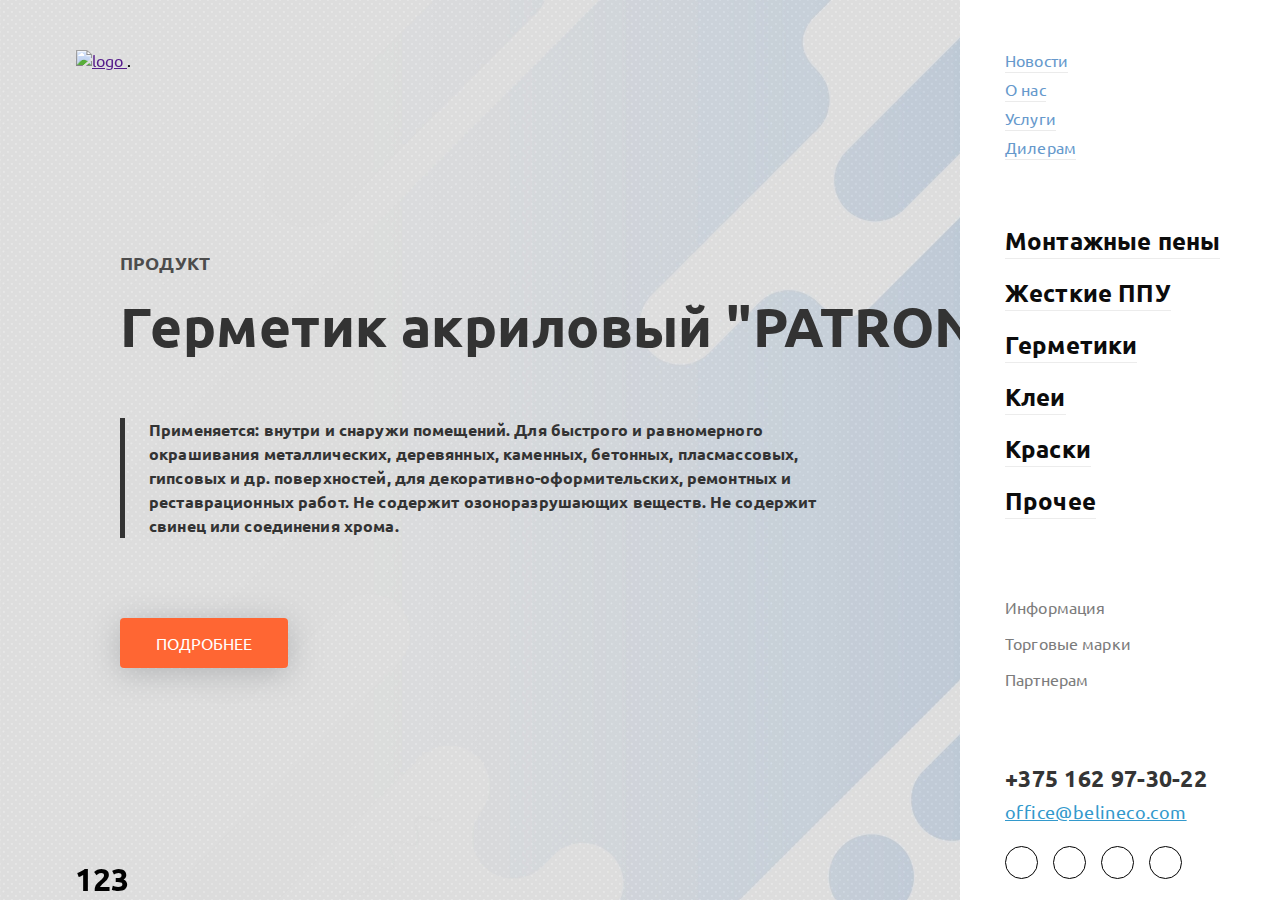
==== index.html @ 2b45b0dc "1" ====
<!DOCTYPE html>
<html lang="en">

<head>
    <meta charset="UTF-8">
    <meta name="viewport" content="width=device-width, initial-scale=1.0">
    <meta http-equiv="X-UA-Compatible" content="ie=edge">
    <title>БелИНЭКО - единственный в Беларуси производитель монтажных пен и жестких ППУ</title>
    <link rel="stylesheet" href="https://use.fontawesome.com/releases/v5.1.0/css/all.css" integrity="sha384-lKuwvrZot6UHsBSfcMvOkWwlCMgc0TaWr+30HWe3a4ltaBwTZhyTEggF5tJv8tbt"
        crossorigin="anonymous">
    <link href="https://fonts.googleapis.com/css?family=Ubuntu:300,400,700" rel="stylesheet">
    <link type="image/png" href="favicon.png" rel="icon">
    <link rel="stylesheet" href="libs/slick/slick-theme.css">
    <link rel="stylesheet" href="libs/slick/slick.css">
    <link rel="stylesheet" href="css/styles.css">
</head>

<body>
    <header class="header">
        <div class="header__logo">
            <a href="" class="logo__link">
                <img src="..\IT Teach tack\img\logo.png" alt="logo">
            </a>.
        </div>
        <div class="header__search">
            <a href="" class="search__link">
                <i class="fa fa-search" aria-hidden="true"></i>
            </a>
        </div>
    </header>

    <nav class="nav">
        <div class="language"></div>
        <div class="nav__menu">
            <ul>
                <li>
                    <a href="#">
                        <span>Новости</span>
                    </a>
                </li>
                <li>
                    <a href="#">
                        <span>О нас</span>
                    </a>
                </li>
                <li>
                    <a href="#">
                        <span>Услуги</span>
                    </a>
                </li>
                <li>
                    <a href="#">
                        <span>Дилерам</span>
                    </a>
                </li>
            </ul>
        </div>
        <div class="nav__product">
            <ul>
                <li>
                    <a href="#">
                        <span>Монтажные пены</span>
                    </a>
                </li>
                <li>
                    <a href="#">
                        <span>Жесткие ППУ</span>
                    </a>
                </li>
                <li>
                    <a href="#">
                        <span>Герметики</span>
                    </a>
                </li>
                <li>
                    <a href="#">
                        <span>Клеи</span>
                    </a>
                </li>
                <li>
                    <a href="#">
                        <span>Краски</span>
                    </a>
                </li>
                <li>
                    <a href="#">
                        <span>Прочее</span>
                    </a>
                </li>
            </ul>
        </div>
        <div class="menu_more">
            <ul>
                <li>
                    <a href="#">
                        <span>Информация</span>
                    </a>
                </li>
                <li>
                    <a href="#">
                        <span>Торговые марки</span>
                    </a>
                </li>
                <li>
                    <a href="#">
                        <span>Партнерам</span>
                    </a>
                </li>
            </ul>
        </div>
        <div class="footer_nav">
            <div class="phone">+375 162 97-30-22</div>
            <div class="mail">
                <a href="mailto:office@belineco.com">office@belineco.com</a>
            </div>
            <div class="social">
                <div class="odnoklassniki">
                    <i class="fab fa-odnoklassniki"></i>
                </div>
                <div class="facebook">
                    <i class="fab fa-facebook-f"></i>
                </div>
                <div class="twitter">
                    <i class="fab fa-twitter"></i>
                </div>
                <div class="vk">
                    <i class="fab fa-vk"></i>
                </div>
            </div>
        </div>
    </nav>

    <main class="main">
        <div class="slider slider-for">
            <div class="slider__item">
                <div class="slider__content">
                    <span class="sub-title">ПРОДУКТ</span>
                    <h2 class="title">Герметик акриловый "PATRON"</h2>
                    <p class="description">Применяется: внутри и снаружи помещений. Для быстрого и равномерного окрашивания металлических, деревянных,
                        каменных, бетонных, пласмассовых, гипсовых и др. поверхностей, для декоративно-оформительских, ремонтных
                        и реставрационных работ. Не содержит озоноразрушающих веществ. Не содержит свинец или соединения
                        хрома.</p>
                    <a href="#" class="more">ПОДРОБНЕЕ</a>
                </div>

                <div class="slider__img">
                    <img src="./img/slider-item.png" alt="slider-item">
                </div>
            </div>

            <div class="slider__item">
                <div class="slider__content">
                    <span class="sub-title">ПРОДУКТ</span>
                    <h2 class="title">Герметик акриловый "PATRON"</h2>
                    <p class="description">Применяется: внутри и снаружи помещений. Для быстрого и равномерного окрашивания металлических, деревянных,
                        каменных, бетонных, пласмассовых, гипсовых и др. поверхностей, для декоративно-оформительских, ремонтных
                        и реставрационных работ. Не содержит озоноразрушающих веществ. Не содержит свинец или соединения
                        хрома.</p>
                    <a href="#" class="more">ПОДРОБНЕЕ</a>
                </div>

                <div class="slider__img">
                    <img src="./img/slider-item.png" alt="slider-item">
                </div>
            </div>

            <div class="slider__item">
                <div class="slider__content">
                    <span class="sub-title">ПРОДУКТ</span>
                    <h2 class="title">Герметик акриловый "PATRON"</h2>
                    <p class="description">Применяется: внутри и снаружи помещений. Для быстрого и равномерного окрашивания металлических, деревянных,
                        каменных, бетонных, пласмассовых, гипсовых и др. поверхностей, для декоративно-оформительских, ремонтных
                        и реставрационных работ. Не содержит озоноразрушающих веществ. Не содержит свинец или соединения
                        хрома.</p>
                    <a href="#" class="more">ПОДРОБНЕЕ</a>
                </div>

                <div class="slider__img">
                    <img src="./img/slider-item.png" alt="slider-item">
                </div>
            </div>
        </div>

        <div class="slider slider-nav">
            <div>
                <h1>1</h1>
            </div>

            <div>
                <h1>2</h1>
            </div>

            <div>
                <h1>3</h1>
            </div>
        </div>
    </main>


    <script>document.write('<script src="http://' + (location.host || 'localhost').split(':')[0] + ':35729/livereload.js?snipver=1"></' + 'script>')</script>
    <script src="https://ajax.googleapis.com/ajax/libs/jquery/2.2.0/jquery.min.js"></script>
    <script src="./libs/slick/slick.js"></script>
    <script src="./js/main.js"></script>
</body>

</html>
---- css/styles.css ----
* {
    margin: 0px;
    padding: 0px;
    box-sizing: border-box;
}

body{
    display: flex;
    justify-content: space-between;
    font-family: 'Ubuntu', sans-serif;
}

/* Header */


.header {
    display: flex;
    justify-content: space-between;
    width: 100%;
    position: absolute;
    padding-right: 320px;
    left: 0;
    right: 0;
    top: 0;
    box-sizing: border-box;
    z-index: 200;
}

.header__logo {
    margin: 50px 0px 0px 76px;
}

.header__search {
    margin: 50px 18px 0px 0px;
}

.header__search i{
    color: #b4b4b4;
    font-size: 26px;
}

/* nav >language, nav_menu, nav__product, menu_more, footer_nav */

.nav {
    width:320px;
    position: fixed;
    top: 0;
    right: 0;
    bottom: 0;
    background: #fff;
    padding: 50px 45px;
    box-sizing: border-box;
    display: -ms-flexbox;
    display: flex;
    justify-content: space-between; 
    flex-direction: column;
    z-index: 1000;
}

.nav ul li a {
    text-decoration: none;
    display: block;     
}

.nav ul{
    list-style: none;
}   

/* language */

.language {
    display: flex;
    position: absolute;
    top: 25px;
    right: 50px
}

/* nav_menu */

.nav__menu  {
    letter-spacing: 0.13px;
}  

.nav__menu ul li {
    margin-bottom: 9px;
}


.nav__menu span {
    padding-bottom: 2px;
    color: #6699cc;
    border-bottom: 1px solid #ebebeb;
}

/* nav__product */

.nav__product {
    box-sizing: border-box; 
    font-size: 24px;
    font-weight: 800;
    opacity: 0.95;
    color: black;
    letter-spacing: 0.16px;
}

.nav__product span {
    padding-bottom: 2px;
    border-bottom: 1px solid #ebebeb;
    color: #000;
    position: relative;
    left: 0
}

.nav__product ul li {
    margin-bottom: 20px;
}

/* menu_more */

.menu_more ul li a {
    color: #666666;
}   

.menu_more {
    box-sizing: border-box;
    opacity: 0.85;
    font-size: 16px;
    font-weight: 400;
    letter-spacing: 0.13px;
}

.menu_more ul li {
    margin-bottom: 16px;
}

/* footer_nav >phone, mail, social*/

.footer_nav {
height: 86px;
}

/* phone */

.phone {
    margin-bottom: 7px;
    color: #353535;
    font-size: 23px;
    text-transform: uppercase;
    letter-spacing: 0.3px;
    font-weight: 800;
}

/* mail */

.mail a{
    color: #3399cc;
    font-size: 18px;
    font-weight: 400;
    letter-spacing: 0.4px;
}

/* social */

.social {
    display: flex;
    justify-content: space-between;
    margin-top: 23px;
    width: 177px;
}

.social i{
    display: flex;
    justify-content: center;
    align-items: center;
    width: 33px;
    height: 33px;
    border-radius: 50%;
    border: 1.5px solid black;
}

/* main */

.main {
    min-height: calc(100vh - 20px);
    display: flex;
    align-items: center;
}

.slider__item {
    display: flex !important;
    align-items: center;

    height: 100vh;
    
    background-image: url(../img/main-bg.jpg);
}

.slider__content {
    display: flex;
    flex-direction: column;
    justify-content: center;
    align-items: flex-start;

    margin-left: 120px;
}

.slider__content .sub-title {
    opacity: 0.85;
    color: #333333;
    font-size: 18px;
    font-weight: 700;
    line-height: 60px;
    letter-spacing: 0.14px;
}

.slider__content .title {
    color: #333333;
    font-size: 55px;
    font-weight: bold;
    line-height: 65px;
    letter-spacing: 0.44px;
    margin-bottom: 60px;
}

.slider__content .description {
    width: 727px;
    color: #333333;
    font-size: 16px;
    font-weight: bold;
    line-height: 24px;
    letter-spacing: 0.13px;
    padding-left: 24px;
    border-left: 5px solid #333333;
    margin-bottom: 80px;
}

.slider__content .more {
    color: #fff;
    text-transform: uppercase;
    text-decoration: none;
    background: #ff6633;
    padding: 15px 36px;
    border-radius: 4px;
    box-shadow: 0 5px 30px rgba(148,151,155,.6);
    transition: all .3s;
    display: block;
}

.slider__content .more:hover {
    box-shadow: 0 7px 25px rgba(148,151,155,.65);
}

.slider__img img {
    width: 75%;
}

.slider-nav {
    position: absolute;

    bottom: 0;
    left: 75px;
}
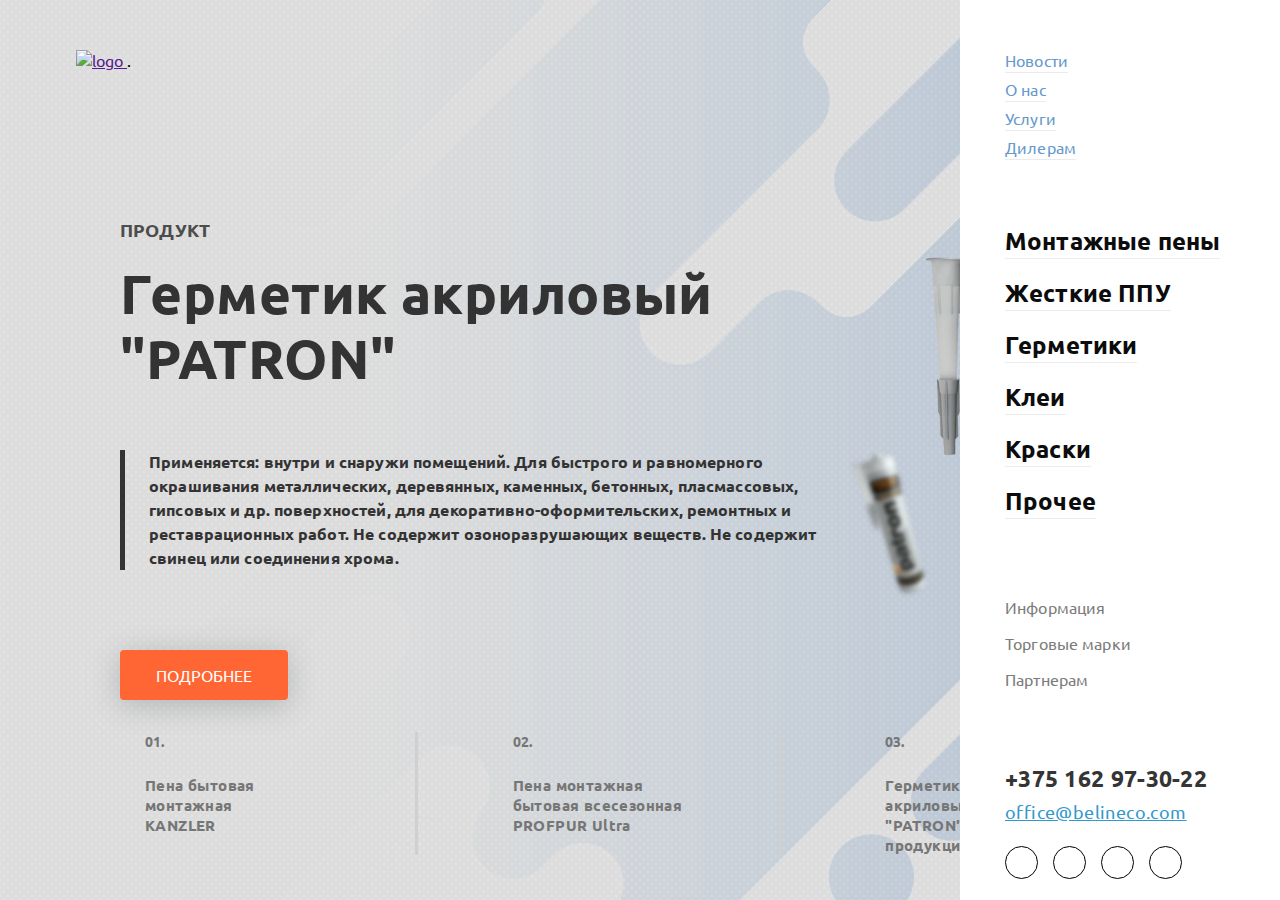
==== commit 079c318e: "did slider nav, hover effect" ====
--- a/index.html
+++ b/index.html
@@ -10,8 +10,8 @@
         crossorigin="anonymous">
     <link href="https://fonts.googleapis.com/css?family=Ubuntu:300,400,700" rel="stylesheet">
     <link type="image/png" href="favicon.png" rel="icon">
-    <link rel="stylesheet" href="libs/slick/slick-theme.css">
-    <link rel="stylesheet" href="libs/slick/slick.css">
+    <!-- <link rel="stylesheet" href="libs/slick/slick-theme.css"> -->
+    <!-- <link rel="stylesheet" href="libs/slick/slick.css"> -->
     <link rel="stylesheet" href="css/styles.css">
 </head>
 
@@ -24,7 +24,7 @@
         </div>
         <div class="header__search">
             <a href="" class="search__link">
-                <i class="fa fa-search" aria-hidden="true"></i>
+                <i class="fa fa-search" aria-hidden="true   "></i>
             </a>
         </div>
     </header>
@@ -54,7 +54,7 @@
                     </a>
                 </li>
             </ul>
-        </div>
+        </div>  
         <div class="nav__product">
             <ul>
                 <li>
@@ -131,7 +131,7 @@
     </nav>
 
     <main class="main">
-        <div class="slider slider-for">
+             
             <div class="slider__item">
                 <div class="slider__content">
                     <span class="sub-title">ПРОДУКТ</span>
@@ -142,64 +142,34 @@
                         хрома.</p>
                     <a href="#" class="more">ПОДРОБНЕЕ</a>
                 </div>
-
+            
                 <div class="slider__img">
                     <img src="./img/slider-item.png" alt="slider-item">
                 </div>
+            
+                <div class="slider slider-nav">
+                    <div class="slider-nav-first">
+                        <h3>01.</h3>
+                        <p>Пена бытовая монтажная KANZLER </p>
+                    </div>  
+                    <div class="slider-nav-second">
+                        <h3>02.</h3>
+                        <p>Пена монтажная бытовая всесезонная PROFPUR Ultra</p>
+                    </div>
+                    <div class="slider-nav-third">
+                        <h3>03.</h3>
+                        <p>Герметик акриловый "PATRON" Новая продукция</p>
+                    </div>
+                </div>
+        
             </div>
-
-            <div class="slider__item">
-                <div class="slider__content">
-                    <span class="sub-title">ПРОДУКТ</span>
-                    <h2 class="title">Герметик акриловый "PATRON"</h2>
-                    <p class="description">Применяется: внутри и снаружи помещений. Для быстрого и равномерного окрашивания металлических, деревянных,
-                        каменных, бетонных, пласмассовых, гипсовых и др. поверхностей, для декоративно-оформительских, ремонтных
-                        и реставрационных работ. Не содержит озоноразрушающих веществ. Не содержит свинец или соединения
-                        хрома.</p>
-                    <a href="#" class="more">ПОДРОБНЕЕ</a>
-                </div>
-
-                <div class="slider__img">
-                    <img src="./img/slider-item.png" alt="slider-item">
-                </div>
-            </div>
-
-            <div class="slider__item">
-                <div class="slider__content">
-                    <span class="sub-title">ПРОДУКТ</span>
-                    <h2 class="title">Герметик акриловый "PATRON"</h2>
-                    <p class="description">Применяется: внутри и снаружи помещений. Для быстрого и равномерного окрашивания металлических, деревянных,
-                        каменных, бетонных, пласмассовых, гипсовых и др. поверхностей, для декоративно-оформительских, ремонтных
-                        и реставрационных работ. Не содержит озоноразрушающих веществ. Не содержит свинец или соединения
-                        хрома.</p>
-                    <a href="#" class="more">ПОДРОБНЕЕ</a>
-                </div>
-
-                <div class="slider__img">
-                    <img src="./img/slider-item.png" alt="slider-item">
-                </div>
-            </div>
-        </div>
-
-        <div class="slider slider-nav">
-            <div>
-                <h1>1</h1>
-            </div>
-
-            <div>
-                <h1>2</h1>
-            </div>
-
-            <div>
-                <h1>3</h1>
-            </div>
-        </div>
+           
     </main>
-
-
+    
+    
     <script>document.write('<script src="http://' + (location.host || 'localhost').split(':')[0] + ':35729/livereload.js?snipver=1"></' + 'script>')</script>
-    <script src="https://ajax.googleapis.com/ajax/libs/jquery/2.2.0/jquery.min.js"></script>
-    <script src="./libs/slick/slick.js"></script>
+    <!-- <script src="https://ajax.googleapis.com/ajax/libs/jquery/2.2.0/jquery.min.js"></script> -->
+    <!-- <script src="./libs/slick/slick.js"></script> -->
     <script src="./js/main.js"></script>
 </body>
 
--- a/css/styles.css
+++ b/css/styles.css
@@ -108,11 +108,41 @@
     border-bottom: 1px solid #ebebeb;
     color: #000;
     position: relative;
-    left: 0
+    left: 0;
+    transition: all .5s;
 }
 
 .nav__product ul li {
     margin-bottom: 20px;
+}
+
+.nav__product span:hover {
+    border-bottom: 2px solid transparent;
+    left: -10px;
+}
+
+.nav__product li:nth-child(1):hover span {
+    background-color: #FFFF99;
+}
+
+.nav__product li:nth-child(2):hover span {
+    background-color: #CCFF99;
+}
+
+.nav__product li:nth-child(3):hover span {
+    background-color: #CCFFFF;
+}
+
+.nav__product li:nth-child(4):hover span {
+    background-color: #6699FF;
+}
+
+.nav__product li:nth-child(5):hover span {
+    background-color: #CCCCFF;
+}
+
+.nav__product li:nth-child(6):hover span {
+    background-color: #FFCC99;
 }
 
 /* menu_more */
@@ -178,7 +208,7 @@
     border: 1.5px solid black;
 }
 
-/* main */
+main
 
 .main {
     min-height: calc(100vh - 20px);
@@ -189,9 +219,7 @@
 .slider__item {
     display: flex !important;
     align-items: center;
-
     height: 100vh;
-    
     background-image: url(../img/main-bg.jpg);
 }
 
@@ -200,7 +228,6 @@
     flex-direction: column;
     justify-content: center;
     align-items: flex-start;
-
     margin-left: 120px;
 }
 
@@ -255,8 +282,43 @@
 }
 
 .slider-nav {
+    width: 70%;
+    margin: 25px 0px 45px 0px;
+    display: flex;
+    justify-content: space-between;
     position: absolute;
-
     bottom: 0;
-    left: 75px;
-}+    left: 145px;
+}   
+
+.slider-nav p {
+    margin-top: 25px;
+    color: #767676;
+    font-family: Ubuntu;
+    font-size: 15px;
+    font-weight: bold;
+    letter-spacing: 0.4px;
+}
+
+.slider-nav h3 {
+    color: #767676;
+    font-size: 14px;
+}
+
+.slider-nav-first {
+    padding-right: 159px;
+}
+
+.slider-nav-second {
+    padding: 0px 95px 0px 95px;
+    border-left: 3px solid #d0d0d0;
+    border-right: 3px solid #d0d0d0;
+}
+
+.slider-nav-third {
+    margin-left: 104px;
+}
+
+
+
+
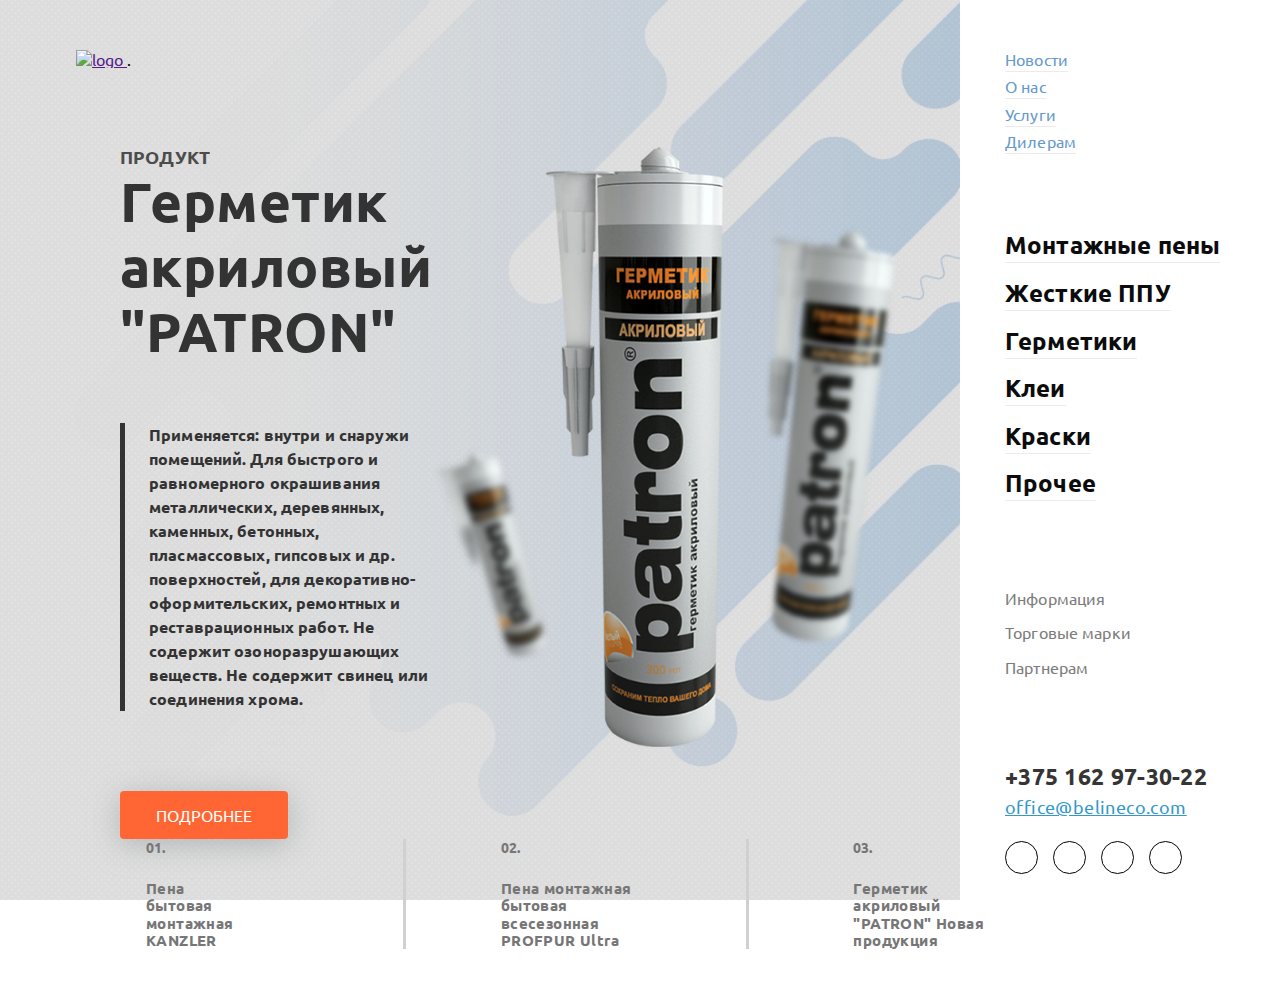
==== commit 2a6df633: "don't responsive" ====
--- a/index.html
+++ b/index.html
@@ -13,6 +13,7 @@
     <!-- <link rel="stylesheet" href="libs/slick/slick-theme.css"> -->
     <!-- <link rel="stylesheet" href="libs/slick/slick.css"> -->
     <link rel="stylesheet" href="css/styles.css">
+    <link rel="stylesheet" href="css/normalize.css">
 </head>
 
 <body>
@@ -129,10 +130,10 @@
             </div>
         </div>
     </nav>
+   
+        <main class="main">
 
-    <main class="main">
-             
-            <div class="slider__item">
+            <div class="slider__main">
                 <div class="slider__content">
                     <span class="sub-title">ПРОДУКТ</span>
                     <h2 class="title">Герметик акриловый "PATRON"</h2>
@@ -146,31 +147,29 @@
                 <div class="slider__img">
                     <img src="./img/slider-item.png" alt="slider-item">
                 </div>
-            
-                <div class="slider slider-nav">
-                    <div class="slider-nav-first">
-                        <h3>01.</h3>
-                        <p>Пена бытовая монтажная KANZLER </p>
-                    </div>  
-                    <div class="slider-nav-second">
-                        <h3>02.</h3>
-                        <p>Пена монтажная бытовая всесезонная PROFPUR Ultra</p>
-                    </div>
-                    <div class="slider-nav-third">
-                        <h3>03.</h3>
-                        <p>Герметик акриловый "PATRON" Новая продукция</p>
-                    </div>
+            </div>
+        
+            <div class="slider slider-nav">
+                <div class="slider-nav-first">
+                    <h3>01.</h3>
+                    <p>Пена бытовая монтажная KANZLER </p>
+                </div>  
+                <div class="slider-nav-second">
+                    <h3>02.</h3>
+                    <p>Пена монтажная бытовая всесезонная PROFPUR Ultra</p>
                 </div>
-        
+                <div class="slider-nav-third">
+                    <h3>03.</h3>
+                    <p>Герметик акриловый "PATRON" Новая продукция</p>
+                </div>
             </div>
-           
-    </main>
-    
-    
+
+        </main>
+
     <script>document.write('<script src="http://' + (location.host || 'localhost').split(':')[0] + ':35729/livereload.js?snipver=1"></' + 'script>')</script>
     <!-- <script src="https://ajax.googleapis.com/ajax/libs/jquery/2.2.0/jquery.min.js"></script> -->
     <!-- <script src="./libs/slick/slick.js"></script> -->
-    <script src="./js/main.js"></script>
+    <!-- <script src="./js/main.js"></script> -->
 </body>
 
 </html>--- a/css/styles.css
+++ b/css/styles.css
@@ -3,11 +3,18 @@
     padding: 0px;
     box-sizing: border-box;
 }
-
 body{
     display: flex;
     justify-content: space-between;
     font-family: 'Ubuntu', sans-serif;
+    background: url(../img/main-bg.jpg) no-repeat center top fixed;
+    background-size: cover;
+}
+
+@media (max-width: 1200px) {
+    body .nav { 
+        display: none;  
+    }
 }
 
 /* Header */
@@ -16,13 +23,13 @@
 .header {
     display: flex;
     justify-content: space-between;
-    width: 100%;
+    /* width: 100%; */
     position: absolute;
     padding-right: 320px;
     left: 0;
     right: 0;
-    top: 0;
-    box-sizing: border-box;
+        top: 0;
+        box-sizing: border-box;
     z-index: 200;
 }
 
@@ -31,7 +38,7 @@
 }
 
 .header__search {
-    margin: 50px 18px 0px 0px;
+    margin: 50px 47px 0px 0px;
 }
 
 .header__search i{
@@ -49,8 +56,7 @@
     bottom: 0;
     background: #fff;
     padding: 50px 45px;
-    box-sizing: border-box;
-    display: -ms-flexbox;
+    box-sizing: border-box; 
     display: flex;
     justify-content: space-between; 
     flex-direction: column;
@@ -64,6 +70,7 @@
 
 .nav ul{
     list-style: none;
+    padding: 0px;
 }   
 
 /* language */
@@ -208,19 +215,25 @@
     border: 1.5px solid black;
 }
 
-main
+/* main */
 
 .main {
-    min-height: calc(100vh - 20px);
-    display: flex;
-    align-items: center;
+    display: flex;
+    flex-direction: column;
+    justify-content: space-between;
+    min-height: 100vh;
+    background-size: cover;
 }
 
 .slider__item {
     display: flex !important;
     align-items: center;
-    height: 100vh;
-    background-image: url(../img/main-bg.jpg);
+}
+
+.slider__main {
+    display: flex;
+    justify-content: space-between;
+    margin: 147px 320px 0px 120px;
 }
 
 .slider__content {
@@ -228,7 +241,6 @@
     flex-direction: column;
     justify-content: center;
     align-items: flex-start;
-    margin-left: 120px;
 }
 
 .slider__content .sub-title {
@@ -236,7 +248,6 @@
     color: #333333;
     font-size: 18px;
     font-weight: 700;
-    line-height: 60px;
     letter-spacing: 0.14px;
 }
 
@@ -250,7 +261,7 @@
 }
 
 .slider__content .description {
-    width: 727px;
+    /* width: 727px; */
     color: #333333;
     font-size: 16px;
     font-weight: bold;
@@ -277,18 +288,15 @@
     box-shadow: 0 7px 25px rgba(148,151,155,.65);
 }
 
-.slider__img img {
-    width: 75%;
+.slider__img img{
+    margin-right: 90px;
+    max-height: 600px;
+
 }
 
 .slider-nav {
-    width: 70%;
-    margin: 25px 0px 45px 0px;
-    display: flex;
-    justify-content: space-between;
-    position: absolute;
-    bottom: 0;
-    left: 145px;
+    margin: 0px 320px 49px 146px;
+    display: flex;
 }   
 
 .slider-nav p {
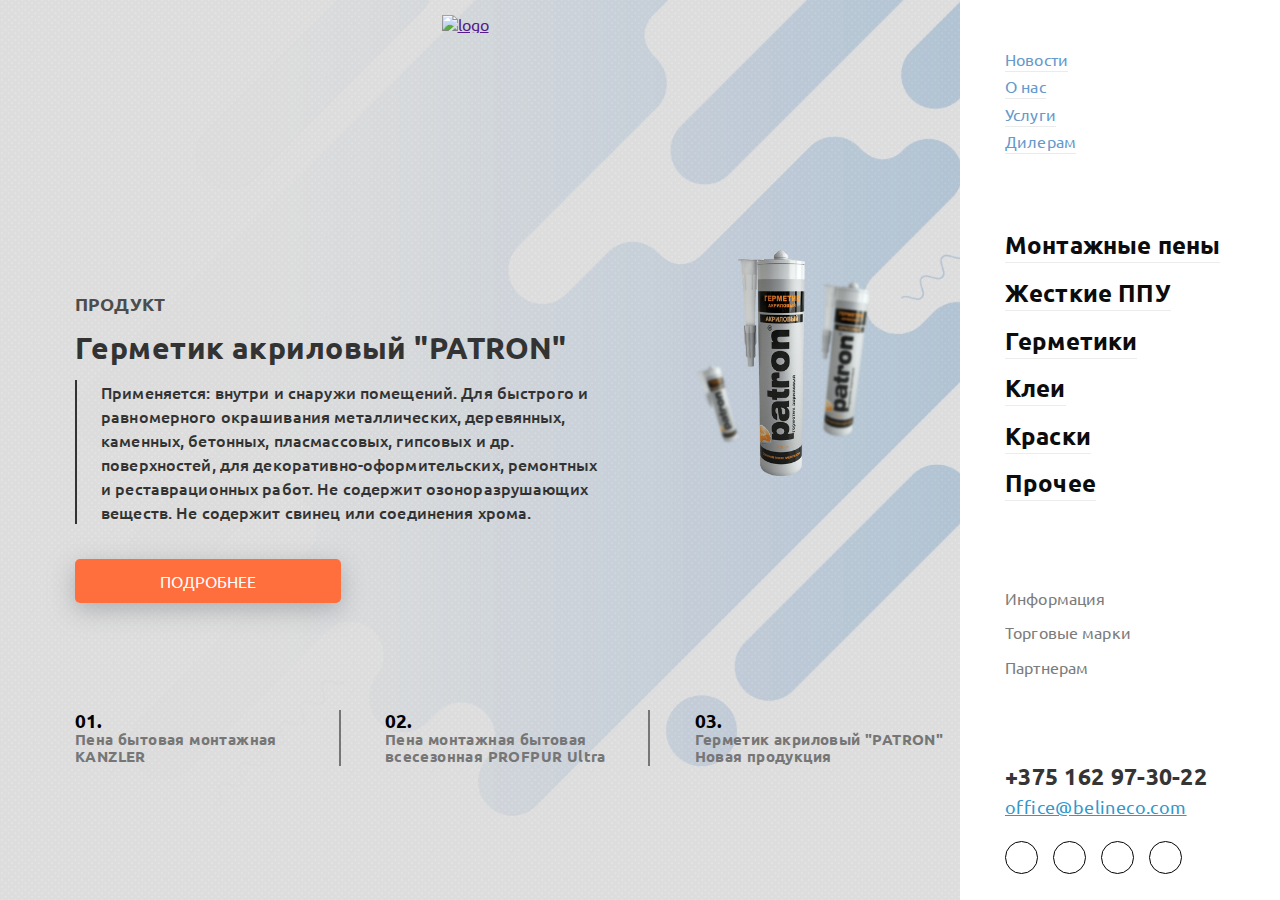
==== commit 6b61a8fd: "index mobile slyle" ====
--- a/index.html
+++ b/index.html
@@ -3,7 +3,7 @@
 
 <head>
     <meta charset="UTF-8">
-    <meta name="viewport" content="width=device-width, initial-scale=1.0">
+    <meta name="viewport" content="width=device-width, initial-scale=1.0, minimum-scale=1.0, maximum-scale=1.0, user-scalable=no">
     <meta http-equiv="X-UA-Compatible" content="ie=edge">
     <title>БелИНЭКО - единственный в Беларуси производитель монтажных пен и жестких ППУ</title>
     <link rel="stylesheet" href="https://use.fontawesome.com/releases/v5.1.0/css/all.css" integrity="sha384-lKuwvrZot6UHsBSfcMvOkWwlCMgc0TaWr+30HWe3a4ltaBwTZhyTEggF5tJv8tbt"
@@ -18,10 +18,13 @@
 
 <body>
     <header class="header">
+        <div class="menu__toggle">
+            <a href="#"><i class="fas fa-bars"></i></a>
+        </div>
         <div class="header__logo">
             <a href="" class="logo__link">
                 <img src="..\IT Teach tack\img\logo.png" alt="logo">
-            </a>.
+            </a>
         </div>
         <div class="header__search">
             <a href="" class="search__link">
@@ -29,9 +32,15 @@
             </a>
         </div>
     </header>
-
+<!-- .NAV -->
     <nav class="nav">
-        <div class="language"></div>
+        <div class="language">
+            <div class="icon icon__close">
+                <a href="#">
+                        <i class="fas fa-times"></i>
+                </a>
+            </div>   
+        </div>
         <div class="nav__menu">
             <ul>
                 <li>
@@ -130,46 +139,50 @@
             </div>
         </div>
     </nav>
-   
+   <!-- THE END .NAV -->
+
+   <!-- .MAIN -->
+
         <main class="main">
-
-            <div class="slider__main">
-                <div class="slider__content">
+            <div class="wrapper__slider">
+                <div class="slider__discription">
                     <span class="sub-title">ПРОДУКТ</span>
                     <h2 class="title">Герметик акриловый "PATRON"</h2>
                     <p class="description">Применяется: внутри и снаружи помещений. Для быстрого и равномерного окрашивания металлических, деревянных,
                         каменных, бетонных, пласмассовых, гипсовых и др. поверхностей, для декоративно-оформительских, ремонтных
                         и реставрационных работ. Не содержит озоноразрушающих веществ. Не содержит свинец или соединения
                         хрома.</p>
-                    <a href="#" class="more">ПОДРОБНЕЕ</a>
+                    <button class="button__form">
+                        <a href="#">ПОДРОБНЕЕ</a>
+                    </button>
                 </div>
-            
                 <div class="slider__img">
                     <img src="./img/slider-item.png" alt="slider-item">
                 </div>
             </div>
         
-            <div class="slider slider-nav">
-                <div class="slider-nav-first">
+            <div class="slider__nav">
+                <div class="slider__nav-item">
                     <h3>01.</h3>
                     <p>Пена бытовая монтажная KANZLER </p>
                 </div>  
-                <div class="slider-nav-second">
+                <div class="slider__nav-item">
                     <h3>02.</h3>
                     <p>Пена монтажная бытовая всесезонная PROFPUR Ultra</p>
                 </div>
-                <div class="slider-nav-third">
+                <div class="slider__nav-item">
                     <h3>03.</h3>
                     <p>Герметик акриловый "PATRON" Новая продукция</p>
                 </div>
             </div>
 
         </main>
+        <!-- THE END .MAIN -->
 
     <script>document.write('<script src="http://' + (location.host || 'localhost').split(':')[0] + ':35729/livereload.js?snipver=1"></' + 'script>')</script>
-    <!-- <script src="https://ajax.googleapis.com/ajax/libs/jquery/2.2.0/jquery.min.js"></script> -->
-    <!-- <script src="./libs/slick/slick.js"></script> -->
-    <!-- <script src="./js/main.js"></script> -->
+    <script src="https://ajax.googleapis.com/ajax/libs/jquery/2.2.0/jquery.min.js"></script> 
+    <script src="./libs/slick/slick.js"></script>
+    <script src="./js/main.js"></script>
 </body>
 
 </html>--- a/css/styles.css
+++ b/css/styles.css
@@ -9,13 +9,136 @@
     font-family: 'Ubuntu', sans-serif;
     background: url(../img/main-bg.jpg) no-repeat center top fixed;
     background-size: cover;
-}
+}   
+/* =========================================================== */
+
+/* @media (max-width: 1200px) */    
 
 @media (max-width: 1200px) {
-    body .nav { 
-        display: none;  
-    }
-}
+/* .header @media (max-width: 1200px) */
+
+body .header {
+    padding: 15px 20px 15px 20px;
+}
+
+/* .nav @media (max-width: 1200px) */
+
+body .nav {
+    display: none;
+}
+
+body .nav .icon__close a i {
+    text-decoration: none;
+    display: block;
+}
+
+body .nav .icon__close a{
+    text-decoration: none;
+}
+
+/* .main @media (max-width: 1200px)*/
+
+body .main {
+    padding: 24% 2% 0 2%;
+}
+
+}
+/* =========================================================== */
+
+/* @media (max-width: 1000px) */
+
+@media (max-width: 1000px) {
+
+/* .header @media (max-width: 1000px) */
+
+
+/* .nav @media (max-width: 1000px)*/
+
+body .icon__close a i {
+    display: block;
+}
+
+body .nav .icon__close a{
+    text-decoration: none;
+}
+
+/* .main @media (max-width: 1000px)*/
+}
+
+
+/* =========================================================== */
+
+/* @media (max-width: 768px) */
+
+
+@media (max-width: 768px) {
+body {
+    display: flex;
+    flex-direction: column;
+}
+
+/* .header @media (max-width: 768px)*/
+
+body .header {
+    display: flex;
+    justify-content: space-between;
+    position: relative;
+}
+
+body .header__logo img {
+    width: 50%;
+    display: block;
+    margin: 0 auto;
+}
+
+/* .nav  @media (max-width: 768px)*/
+
+body .nav .icon__close a{
+    text-decoration: none;
+}
+
+/* .main @media (max-width: 768px)*/
+
+body .wrapper__slider {
+    flex-direction: column;
+}
+
+body .slider__discription {
+    width: 100%;
+}
+
+body .button__form {
+    margin: 0 auto;
+}
+
+body .slider__img {
+    padding-top: 10%;
+    width: 100%;
+}
+
+body .slider__nav {
+    flex-direction: column;
+    margin: 0 auto;
+}
+
+body .slider__nav-item {
+    width: 100%;
+    padding: 5% 2% 0% 2%;
+    border: none;
+    border-right: 0px solid green;
+}
+
+body .slider__nav-item p {
+   padding-top: 2%;
+}
+
+body .slider__nav-item:nth-child(1),
+body .slider__nav-item:nth-child(2) {
+    border-right: none;
+}
+
+}
+/* =========================================================== */
 
 /* Header */
 
@@ -23,26 +146,19 @@
 .header {
     display: flex;
     justify-content: space-between;
-    /* width: 100%; */
     position: absolute;
-    padding-right: 320px;
-    left: 0;
-    right: 0;
-        top: 0;
-        box-sizing: border-box;
+    width: 100%;
+    box-sizing: border-box;
     z-index: 200;
-}
-
-.header__logo {
-    margin: 50px 0px 0px 76px;
+    padding: 15px 370px 15px 20px;
 }
 
 .header__search {
-    margin: 50px 47px 0px 0px;
+    padding-top: 10px;
 }
 
 .header__search i{
-    color: #b4b4b4;
+    color: #868383;
     font-size: 26px;
 }
 
@@ -63,6 +179,11 @@
     z-index: 1000;
 }
 
+.nav .icon__close a i {
+    text-decoration: none;
+    display: none;
+}
+
 .nav ul li a {
     text-decoration: none;
     display: block;     
@@ -214,36 +335,37 @@
     border-radius: 50%;
     border: 1.5px solid black;
 }
-
-/* main */
+/* THE END NAV */
+/* ================================================ */
+
+/* MAIN */
 
 .main {
-    display: flex;
-    flex-direction: column;
-    justify-content: space-between;
+    padding: 250px 320px 0px 75px;
+    display: flex;
+    flex-direction: column;
     min-height: 100vh;
     background-size: cover;
 }
 
 .slider__item {
-    display: flex !important;
+    display: flex;
     align-items: center;
 }
 
-.slider__main {
-    display: flex;
-    justify-content: space-between;
-    margin: 147px 320px 0px 120px;
-}
-
-.slider__content {
-    display: flex;
-    flex-direction: column;
-    justify-content: center;
-    align-items: flex-start;
-}
-
-.slider__content .sub-title {
+.wrapper__slider {   
+    display: flex;
+    justify-content: space-between;
+}
+
+.slider__discription {
+    padding-top: 5%;   
+    width: 60%;
+    display: flex;
+    flex-direction: column;
+}
+
+.slider__discription .sub-title {
     opacity: 0.85;
     color: #333333;
     font-size: 18px;
@@ -251,56 +373,64 @@
     letter-spacing: 0.14px;
 }
 
-.slider__content .title {
+.slider__discription .title {
     color: #333333;
-    font-size: 55px;
+    font-size: 30px;
     font-weight: bold;
     line-height: 65px;
     letter-spacing: 0.44px;
-    margin-bottom: 60px;
-}
-
-.slider__content .description {
+}
+
+.slider__discription .description {
     /* width: 727px; */
     color: #333333;
     font-size: 16px;
-    font-weight: bold;
+    font-weight: 500;
     line-height: 24px;
     letter-spacing: 0.13px;
     padding-left: 24px;
-    border-left: 5px solid #333333;
-    margin-bottom: 80px;
-}
-
-.slider__content .more {
+    border-left: 2px solid #333333;
+}
+
+.slider__discription .button__form {
+    width: 50%  ;
+    margin-top:   35px;
+    padding: 13px 0;
+    font-size: 16px;    
+    background: #ff6e3d;
+    border: inherit;
+    outline: none;
+    border-radius: 5px;
+    cursor: pointer;
+    box-shadow: 0 7px 25px rgba(148,151,155,.65);
+}
+
+.slider__discription .button__form a {
     color: #fff;
-    text-transform: uppercase;
-    text-decoration: none;
-    background: #ff6633;
-    padding: 15px 36px;
-    border-radius: 4px;
-    box-shadow: 0 5px 30px rgba(148,151,155,.6);
-    transition: all .3s;
+    text-decoration: none;
+}
+
+.slider__discription .button__form:active {   
+    background: #f17247;
+}
+
+.slider__img img    {
     display: block;
-}
-
-.slider__content .more:hover {
-    box-shadow: 0 7px 25px rgba(148,151,155,.65);
-}
-
-.slider__img img{
-    margin-right: 90px;
-    max-height: 600px;
-
-}
-
-.slider-nav {
-    margin: 0px 320px 49px 146px;
-    display: flex;
-}   
-
-.slider-nav p {
-    margin-top: 25px;
+    margin: 0 auto;
+    width: 50%;
+}
+
+.slider__img {
+    width: 40%;
+}
+
+.slider__nav { 
+    padding-top: 12%;
+    display: flex;
+    justify-content: space-between;
+} 
+
+.slider__nav p {   
     color: #767676;
     font-family: Ubuntu;
     font-size: 15px;
@@ -308,6 +438,11 @@
     letter-spacing: 0.4px;
 }
 
+.slider__nav-item:nth-child(1),
+.slider__nav-item:nth-child(2) {
+    border-right: 2px solid #767676;
+}
+
 .slider-nav h3 {
     color: #767676;
     font-size: 14px;
@@ -317,16 +452,12 @@
     padding-right: 159px;
 }
 
-.slider-nav-second {
-    padding: 0px 95px 0px 95px;
-    border-left: 3px solid #d0d0d0;
-    border-right: 3px solid #d0d0d0;
-}
-
-.slider-nav-third {
-    margin-left: 104px;
-}
-
-
-
-
+.slider__nav-item {
+   width: 30%;
+   margin-bottom: 10px;
+}
+
+
+
+
+
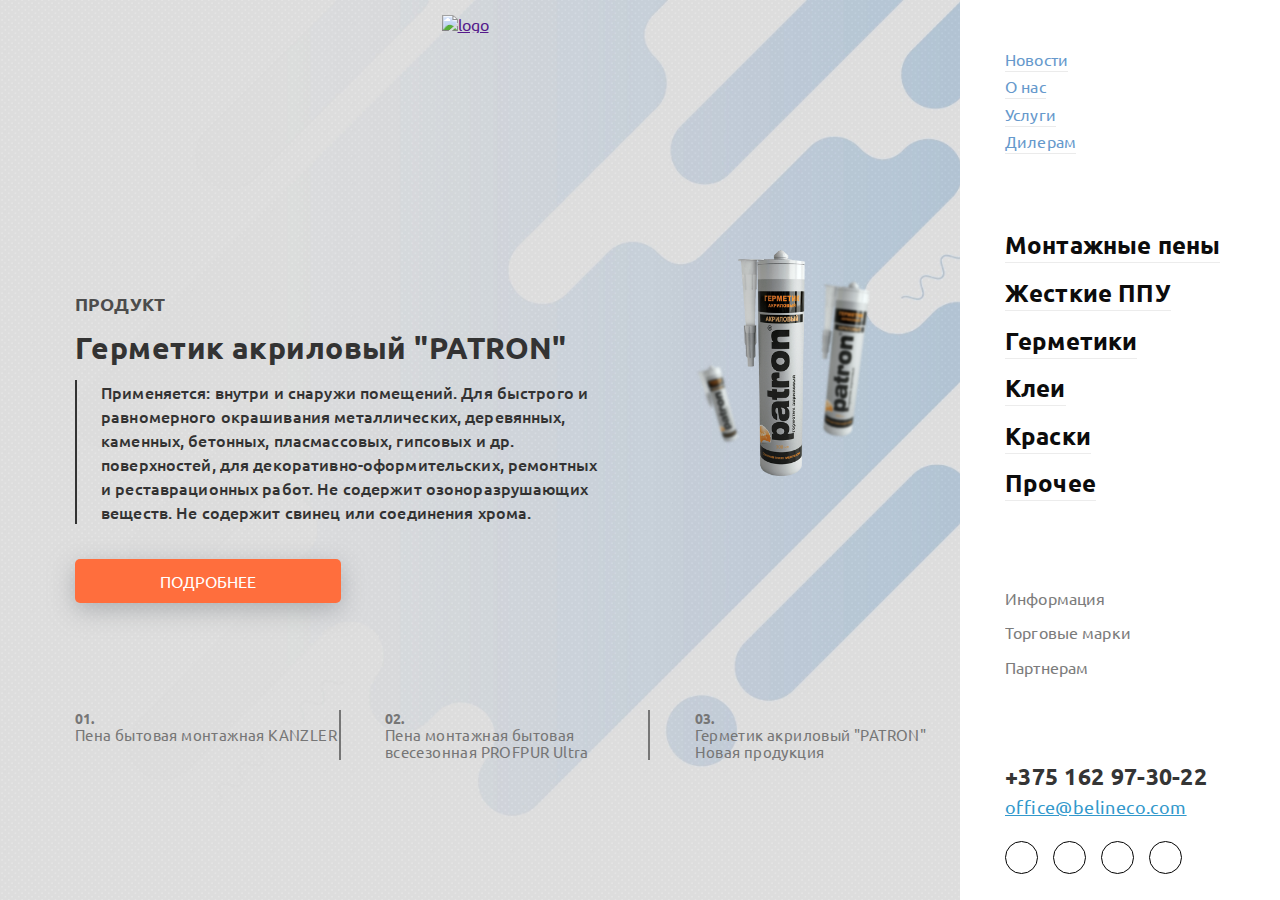
==== commit 4a3a12ea: "SSH" ====
--- a/index.html
+++ b/index.html
@@ -175,6 +175,7 @@
                     <p>Герметик акриловый "PATRON" Новая продукция</p>
                 </div>
             </div>
+            <div class="end"></div>
 
         </main>
         <!-- THE END .MAIN -->
--- a/css/styles.css
+++ b/css/styles.css
@@ -36,6 +36,24 @@
     text-decoration: none;
 }
 
+body .menu__toggle a i {
+    text-decoration: none;
+    display: block;
+}
+
+body .menu__toggle a  {
+    text-decoration: none;
+}
+
+body .nav.active {
+    left: 0;
+}
+
+body .nav {
+    left: -320px;
+    transition: all .3s;
+} 
+
 /* .main @media (max-width: 1200px)*/
 
 body .main {
@@ -50,7 +68,11 @@
 @media (max-width: 1000px) {
 
 /* .header @media (max-width: 1000px) */
-
+body .header__logo img {
+    width: 50%;
+    display: block;
+    margin: 0 auto;
+}
 
 /* .nav @media (max-width: 1000px)*/
 
@@ -58,9 +80,29 @@
     display: block;
 }
 
-body .nav .icon__close a{
-    text-decoration: none;
-}
+body .nav .icon__close a {
+    text-decoration: none;
+}
+
+body .nav.active {
+    left: 0;
+}
+
+body .nav {
+    left: -320px;
+    transition: all .3s;
+}   
+
+body .menu__toggle a i {
+    text-decoration: none;
+    display: block;
+}
+
+body .menu__toggle a  {
+    text-decoration: none;
+}
+
+
 
 /* .main @media (max-width: 1000px)*/
 }
@@ -132,9 +174,26 @@
    padding-top: 2%;
 }
 
+.slider__nav-item h3 {
+   text-align: center;
+}
+
 body .slider__nav-item:nth-child(1),
 body .slider__nav-item:nth-child(2) {
     border-right: none;
+}
+
+body .slider__discription .sub-title {
+    display: block;
+    margin: 0 auto;
+}
+
+body .slider__discription .title {
+    text-align: center;
+}
+
+body .slider__nav p {   
+  text-align: center;
 }
 
 }
@@ -159,7 +218,13 @@
 
 .header__search i{
     color: #868383;
-    font-size: 26px;
+    font-size: 22px;
+}
+
+.menu__toggle a i {
+    color: #b4b4b4;
+    font-size: 25px;
+    display: none;
 }
 
 /* nav >language, nav_menu, nav__product, menu_more, footer_nav */
@@ -434,7 +499,6 @@
     color: #767676;
     font-family: Ubuntu;
     font-size: 15px;
-    font-weight: bold;
     letter-spacing: 0.4px;
 }
 
@@ -443,7 +507,7 @@
     border-right: 2px solid #767676;
 }
 
-.slider-nav h3 {
+.slider__nav-item h3 {
     color: #767676;
     font-size: 14px;
 }
